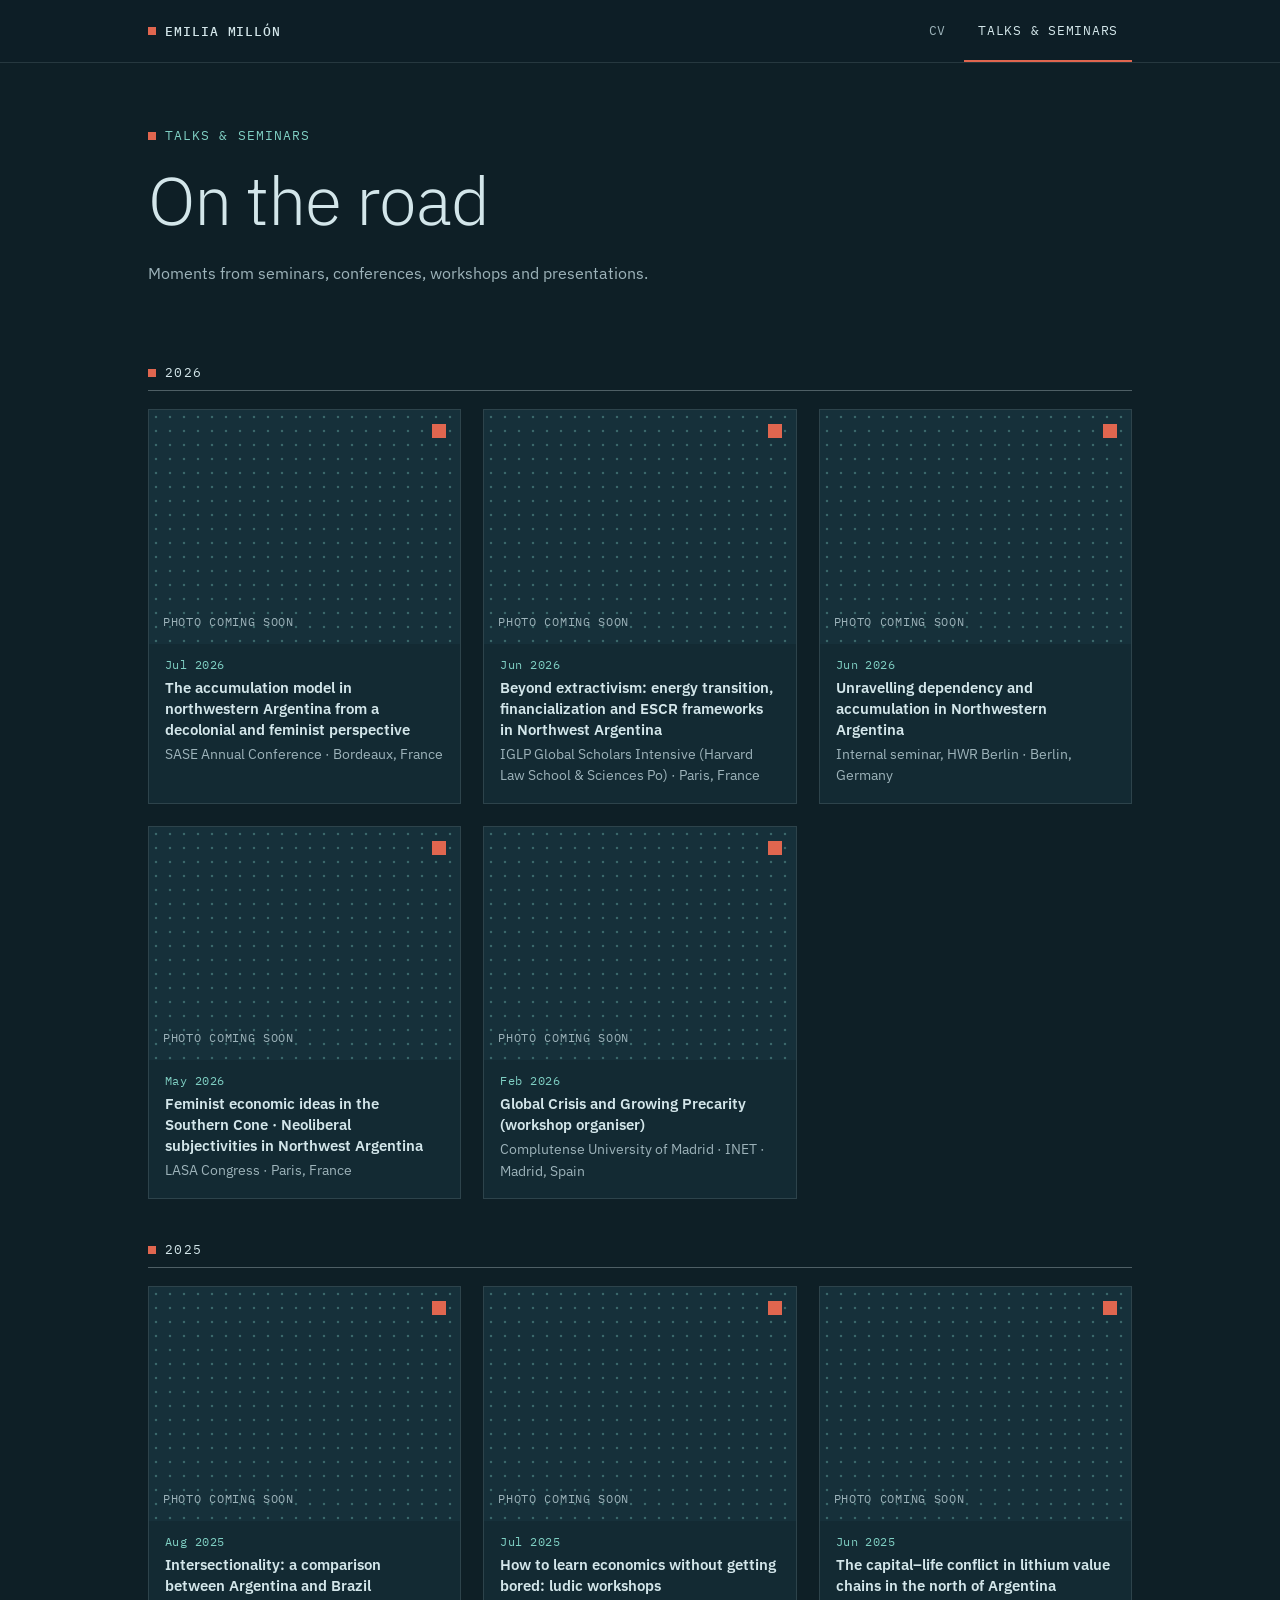
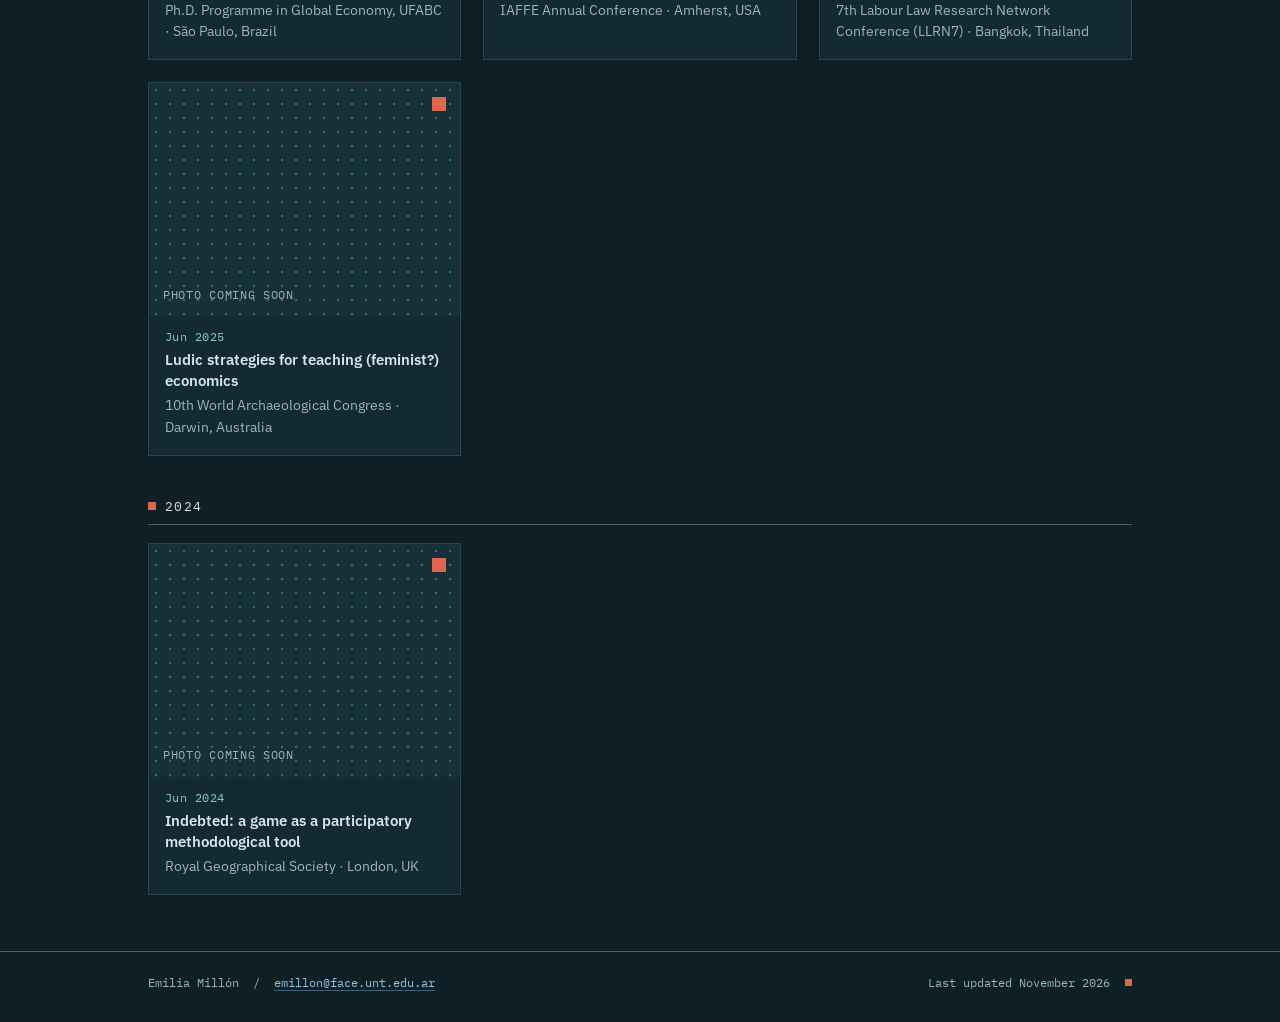
==== talks.html @ ac437ae3 "commit" ====
<!doctype html>
<html lang="en">
<head>
<meta charset="utf-8">
<meta name="viewport" content="width=device-width, initial-scale=1">
<title>Talks & seminars · Emilia Millón</title>
<meta name="description" content="Photos from seminars, conferences and presentations by Emilia Millón.">
<meta property="og:title" content="Talks & seminars · Emilia Millón">
<meta property="og:description" content="Photos from seminars, conferences and presentations by Emilia Millón.">
<meta name="theme-color" content="#0E1F26">
<link rel="icon" href="data:image/svg+xml,%3Csvg xmlns='http://www.w3.org/2000/svg' viewBox='0 0 16 16'%3E%3Crect width='16' height='16' fill='%230E1F26'/%3E%3Crect x='9' y='0' width='7' height='7' fill='%23E0664F'/%3E%3C/svg%3E">
<link rel="preconnect" href="https://fonts.googleapis.com">
<link rel="preconnect" href="https://fonts.gstatic.com" crossorigin>
<link href="https://fonts.googleapis.com/css2?family=IBM+Plex+Mono:wght@400;500&family=IBM+Plex+Sans:ital,wght@0,300;0,400;0,600;1,400&display=swap" rel="stylesheet">
<link rel="stylesheet" href="assets/style.css">
</head>
<body><header class="top"><div class="wrap">
  <a class="brand" href="index.html"><span class="sq" aria-hidden="true"></span>Emilia Millón</a>
  <nav class="tabs" aria-label="Pages"><a href="index.html">CV</a><a href="talks.html" aria-current="page">Talks &amp; seminars</a></nav>
</div></header>
<main>
<section class="page-head"><div class="wrap">
  <p class="kicker"><span class="sq" aria-hidden="true"></span>Talks &amp; seminars</p>
  <h1>On the road</h1>
  <p class="intro">Moments from seminars, conferences, workshops and presentations.</p>
</div></section>
<div class="wrap" id="gallery"><noscript>Enable JavaScript to see the gallery.</noscript></div>
</main>
<div class="lb" id="lb" hidden role="dialog" aria-modal="true" aria-label="Photo viewer">
  <button class="x" type="button" aria-label="Close">✕</button>
  <button class="prev" type="button" aria-label="Previous">←</button>
  <figure><img alt=""><figcaption></figcaption></figure>
  <button class="next" type="button" aria-label="Next">→</button>
</div>
<footer class="foot"><div class="wrap">
  <span>Emilia Millón &nbsp;/&nbsp; <a href="mailto:emillon@face.unt.edu.ar">emillon@face.unt.edu.ar</a></span>
  <span>Last updated November 2026 <span class="sq" aria-hidden="true"></span></span>
</div></footer>
<script src="assets/gallery/gallery-data.js"></script>
<script>
(function(){
  var data=(window.GALLERY||[]).slice().sort(function(a,b){return (b.date||'').localeCompare(a.date||'');});
  var root=document.getElementById('gallery'), byYear={}, years=[], withImg=[];
  function e(s){var d=document.createElement('div');d.textContent=s||'';return d.innerHTML;}
  function nice(d){if(!d)return'';var p=d.split('-');var m=['Jan','Feb','Mar','Apr','May','Jun','Jul','Aug','Sep','Oct','Nov','Dec'];return (p[1]?m[+p[1]-1]+' ':'')+p[0];}
  data.forEach(function(x){var y=(x.date||'').slice(0,4)||'—';if(!byYear[y]){byYear[y]=[];years.push(y);}byYear[y].push(x);});
  var html='';
  years.forEach(function(y){
    html+='<h2 class="year"><span class="sq" aria-hidden="true"></span>'+e(y)+'</h2><div class="grid">';
    byYear[y].forEach(function(x){
      var cap='<figcaption><span class="when">'+e(nice(x.date))+'</span><span class="what">'+e(x.title)+'</span><span class="where">'+e(x.event)+(x.place?' · '+e(x.place):'')+'</span></figcaption>';
      if(x.src){var i=withImg.length;withImg.push(x);
        html+='<figure class="card"><button type="button" data-i="'+i+'" aria-label="Open photo: '+e(x.title)+'"><img class="thumb" loading="lazy" src="assets/gallery/'+encodeURI(x.src)+'" alt="'+e(x.alt||x.title)+'"></button>'+cap+'</figure>';}
      else html+='<figure class="card"><div class="ph">Photo coming soon</div>'+cap+'</figure>';
    });
    html+='</div>';
  });
  root.innerHTML=html||'<p>No photos yet.</p>';
  var lb=document.getElementById('lb'),img=lb.querySelector('img'),fc=lb.querySelector('figcaption'),cur=0,last=null;
  function show(i){cur=(i+withImg.length)%withImg.length;var x=withImg[cur];img.src='assets/gallery/'+encodeURI(x.src);img.alt=x.alt||x.title;fc.textContent=nice(x.date)+' · '+x.title+' — '+x.event+(x.place?', '+x.place:'');}
  function open(i){last=document.activeElement;show(i);lb.hidden=false;lb.querySelector('.x').focus();}
  function close(){lb.hidden=true;if(last)last.focus();}
  root.addEventListener('click',function(ev){var b=ev.target.closest('button[data-i]');if(b)open(+b.dataset.i);});
  lb.querySelector('.x').onclick=close;lb.querySelector('.prev').onclick=function(){show(cur-1);};lb.querySelector('.next').onclick=function(){show(cur+1);};
  lb.addEventListener('click',function(ev){if(ev.target===lb)close();});
  document.addEventListener('keydown',function(ev){if(lb.hidden)return;if(ev.key==='Escape')close();if(ev.key==='ArrowLeft')show(cur-1);if(ev.key==='ArrowRight')show(cur+1);});
})();
</script>
</body></html>
---- assets/style.css ----
:root{
  --bg:#0E1F26; --surface:#132A33; --raise:#16303A;
  --line:rgba(211,230,234,.13); --line-strong:rgba(211,230,234,.32);
  --text:#E4EDEF; --muted:#9DB3BA; --head:#D3E6EA;
  --main:#1F4E66; --sec:#3A7CA5; --link:#8EC4E2; --mint:#7FCFC3; --accent:#E0664F;
  --sans:"IBM Plex Sans",system-ui,sans-serif; --mono:"IBM Plex Mono",ui-monospace,monospace;
  color-scheme:dark;
}
*{box-sizing:border-box}
html{scroll-behavior:smooth;scroll-padding-top:76px;background:var(--bg)}
body{margin:0;background:var(--bg);color:var(--text);font:400 16px/1.6 var(--sans);-webkit-font-smoothing:antialiased}
a{color:var(--link);text-decoration-color:rgba(142,196,226,.4);text-underline-offset:3px}
a:hover{color:var(--accent);text-decoration-color:var(--accent)}
a:focus-visible,button:focus-visible{outline:2px solid var(--accent);outline-offset:3px}
.sq{display:inline-block;width:.62em;height:.62em;background:var(--accent);margin-right:.7em;vertical-align:.04em;flex:none}
.wrap{max-width:1080px;margin:0 auto;padding:0 48px}

/* top bar + tabs */
.top{position:sticky;top:0;z-index:5;background:rgba(14,31,38,.92);backdrop-filter:blur(8px);border-bottom:1px solid var(--line)}
.top .wrap{display:flex;align-items:center;gap:28px;height:62px}
.brand{font:500 13px/1 var(--mono);letter-spacing:.07em;text-transform:uppercase;color:var(--head);text-decoration:none;white-space:nowrap}
.tabs{display:flex;gap:4px;margin-left:auto;height:100%}
.tabs a{display:flex;align-items:center;padding:0 14px;font:400 12.5px/1 var(--mono);letter-spacing:.06em;text-transform:uppercase;color:var(--muted);text-decoration:none;border-bottom:2px solid transparent}
.tabs a:hover{color:var(--head)}
.tabs a[aria-current="page"]{color:var(--head);border-bottom-color:var(--accent)}

/* hero */
.hero{border-bottom:1px solid var(--line-strong);background:
  radial-gradient(1200px 500px at 85% -10%,rgba(58,124,165,.22),transparent 60%),var(--bg)}
.hero .wrap{display:grid;grid-template-columns:1.5fr 1fr;gap:48px;align-items:center;padding-top:84px;padding-bottom:72px}
.kicker{font:400 12.5px/1.4 var(--mono);letter-spacing:.09em;text-transform:uppercase;color:var(--mint);margin:0 0 20px}
h1{font:300 clamp(40px,6vw,68px)/1.03 var(--sans);color:var(--head);margin:0 0 26px;letter-spacing:-.015em}
.bio{font-size:18px;line-height:1.62;max-width:34em;margin:0 0 14px;color:var(--text)}
.aff{font:400 12.5px/1.65 var(--mono);color:var(--muted);margin:0 0 28px}
.actions{display:flex;flex-wrap:wrap;align-items:center;gap:14px 22px;margin-bottom:26px}
.btn{display:inline-flex;gap:10px;align-items:center;font:500 13px/1 var(--mono);letter-spacing:.05em;text-transform:uppercase;background:var(--accent);color:#fff;text-decoration:none;padding:14px 18px}
.btn:hover{background:#f07a64;color:#fff}
.alt{font:400 12.5px/1 var(--mono)}
.links{list-style:none;display:flex;flex-wrap:wrap;gap:10px 24px;margin:0;padding:0}
.links li::before{content:"";display:inline-block;width:6px;height:6px;background:var(--accent);margin-right:8px;vertical-align:2px}
.links a{font:400 13px/1.4 var(--mono)}
.art{width:100%;max-width:340px;justify-self:end}
.art svg{display:block;width:100%;height:auto}

/* sections */
.sec{padding-top:52px;padding-bottom:6px}
.sec h2{display:flex;align-items:center;font:400 13px/1.3 var(--mono);letter-spacing:.1em;text-transform:uppercase;color:var(--head);margin:0 0 20px;padding-bottom:11px;border-bottom:1px solid var(--line-strong)}
.sec h2 .num{color:var(--mint);margin-right:.9em}
.sec h3{font:italic 400 15px/1.4 var(--sans);color:var(--link);margin:24px 0 8px}
.lead{font-size:17.5px;line-height:1.72;max-width:46em;margin:0 0 18px}
.lead strong{color:var(--head);font-weight:600;background:linear-gradient(transparent 62%,rgba(224,102,79,.28) 0)}
.ref{margin:0 0 11px;padding-left:1.6em;text-indent:-1.6em;font-size:15px;line-height:1.56;color:var(--text)}
.ref em{color:var(--head)}
.rows{margin:0}
.row{display:grid;grid-template-columns:150px 1fr;gap:24px;padding:10px 0}
.row+.row{border-top:1px dashed var(--line)}
.row dt{font:400 12.5px/1.75 var(--mono);color:var(--mint);white-space:nowrap}
.row dd{margin:0;font-size:15px;line-height:1.58}
.row dd p{margin:0}
.row dd p+p{margin-top:4px;color:var(--muted);font-size:14px}
.row strong{color:var(--head);font-weight:600}

.foot{margin-top:56px;border-top:1px solid var(--line-strong)}
.foot .wrap{display:flex;justify-content:space-between;gap:16px;flex-wrap:wrap;padding-top:22px;padding-bottom:30px;font:400 12px/1.5 var(--mono);color:var(--muted)}
.foot .sq{margin:0 0 0 .6em}

/* gallery page */
.page-head .wrap{padding-top:64px;padding-bottom:36px}
.page-head p.intro{max-width:40em;color:var(--muted);margin:0}
.year{display:flex;align-items:center;font:400 13px/1 var(--mono);letter-spacing:.1em;color:var(--head);margin:44px 0 18px;padding-bottom:11px;border-bottom:1px solid var(--line-strong)}
.grid{display:grid;grid-template-columns:repeat(auto-fill,minmax(250px,1fr));gap:22px}
.card{margin:0;background:var(--surface);border:1px solid var(--line);display:flex;flex-direction:column}
.card button{all:unset;cursor:pointer;display:block}
.card button:focus-visible{outline:2px solid var(--accent);outline-offset:2px}
.thumb{aspect-ratio:4/3;width:100%;object-fit:cover;display:block;background:var(--raise)}
.ph{aspect-ratio:4/3;display:flex;align-items:flex-end;padding:14px;background:
  radial-gradient(circle,rgba(127,207,195,.35) 1.4px,transparent 1.6px) 0 0/14px 14px,var(--raise);
  font:400 11.5px/1.3 var(--mono);letter-spacing:.06em;text-transform:uppercase;color:var(--muted);position:relative}
.ph::after{content:"";position:absolute;top:14px;right:14px;width:14px;height:14px;background:var(--accent)}
.card figcaption{padding:14px 16px 16px;display:flex;flex-direction:column;gap:4px}
.card .when{font:400 11.5px/1.3 var(--mono);color:var(--mint);letter-spacing:.04em}
.card .what{font-size:15px;line-height:1.4;color:var(--head);font-weight:600}
.card .where{font-size:13.5px;color:var(--muted)}
.lb{position:fixed;inset:0;z-index:20;background:rgba(6,14,18,.92);display:grid;place-items:center;padding:24px}
.lb[hidden]{display:none}
.lb figure{margin:0;max-width:min(1100px,100%);}
.lb img{max-width:100%;max-height:78vh;display:block;margin:0 auto}
.lb figcaption{font:400 13px/1.5 var(--mono);color:var(--text);margin-top:12px;text-align:center}
.lb button{position:absolute;background:none;border:1px solid var(--line-strong);color:var(--head);font:500 13px/1 var(--mono);padding:10px 13px;cursor:pointer}
.lb .x{top:18px;right:18px}.lb .prev{left:18px;top:50%}.lb .next{right:18px;top:50%}

@media (max-width:820px){
  .wrap{padding:0 16px}
  .top .wrap{gap:12px;height:56px}
  .tabs a{padding:0 9px;font-size:11.5px}
  .hero .wrap{grid-template-columns:1fr;gap:28px;padding-top:44px;padding-bottom:44px}
  .art{order:-1;max-width:150px;justify-self:start}
  .row{grid-template-columns:1fr;gap:2px}
  .row dt{white-space:normal}
  .brand .full{display:none}
}
@media print{.top,.actions{display:none} :root{--bg:#fff;--text:#16303A;--head:#1F4E66;--muted:#4d6670}}
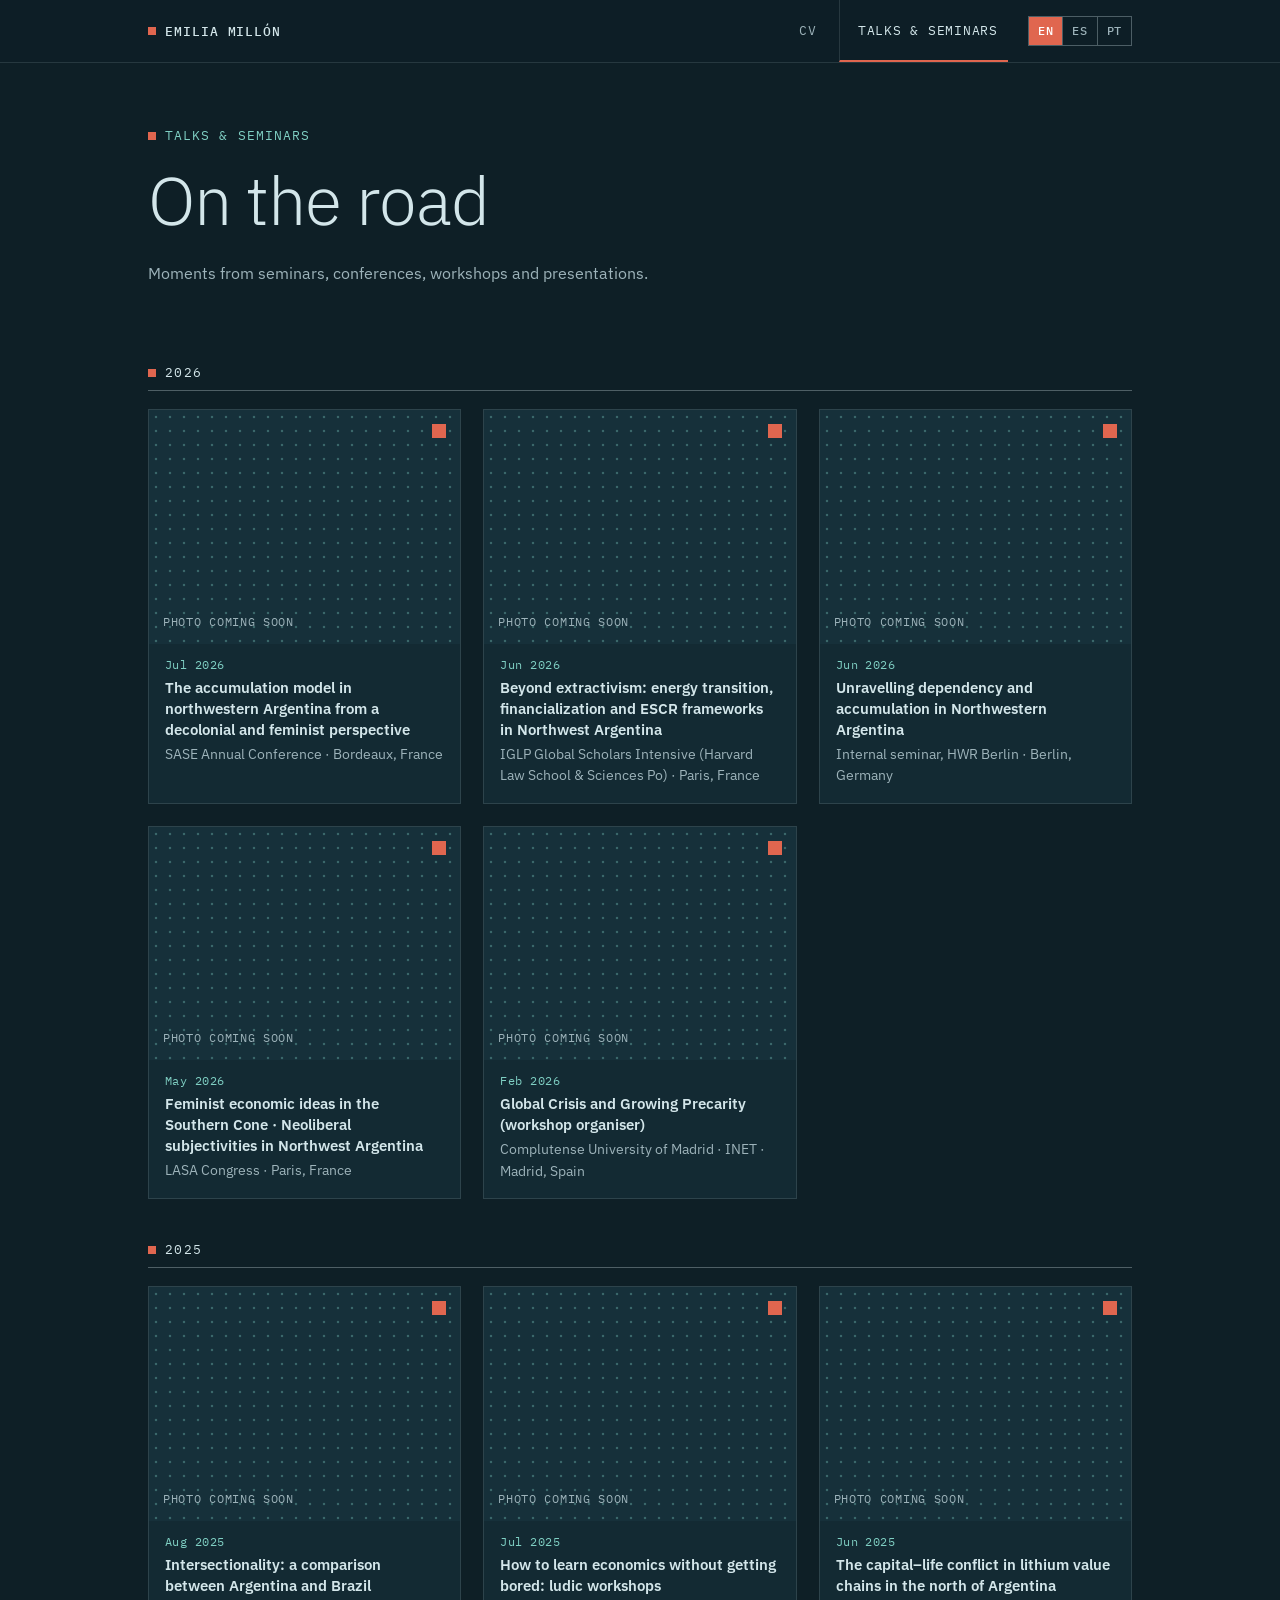
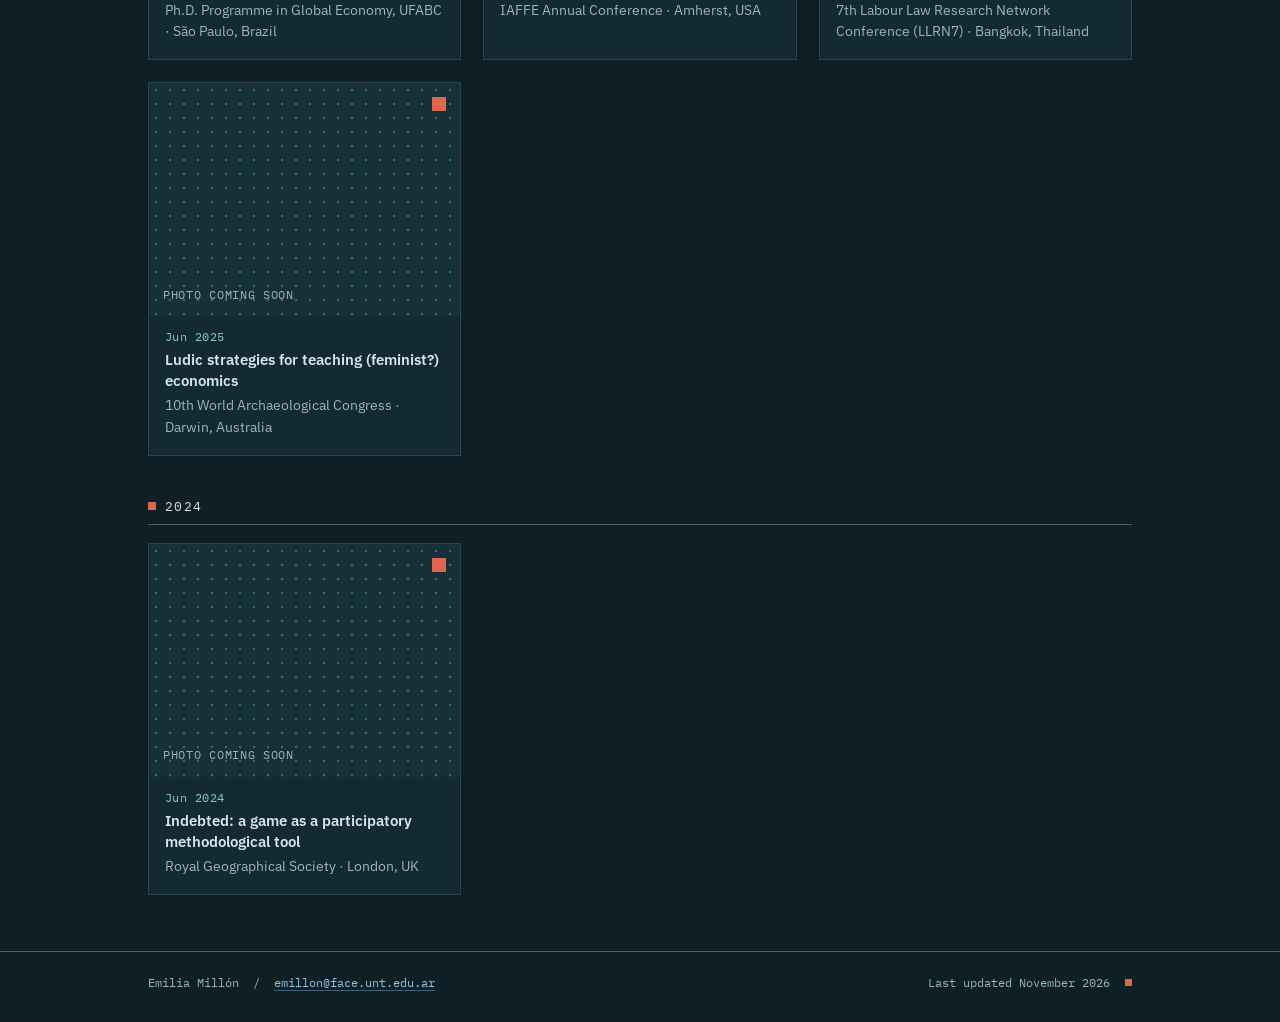
==== commit 1f6c56b9: "commit" ====
--- a/talks.html
+++ b/talks.html
@@ -16,13 +16,22 @@
 </head>
 <body><header class="top"><div class="wrap">
   <a class="brand" href="index.html"><span class="sq" aria-hidden="true"></span>Emilia Millón</a>
-  <nav class="tabs" aria-label="Pages"><a href="index.html">CV</a><a href="talks.html" aria-current="page">Talks &amp; seminars</a></nav>
+  <nav class="tabs" data-lang="en" aria-label="Sections"><a href="index.html" class="anc">CV</a><a href="talks.html" class="tab" aria-current="page">Talks &amp; seminars</a></nav><nav class="tabs" data-lang="es" aria-label="Secciones" hidden><a href="index.html" class="anc">CV</a><a href="talks.html" class="tab" aria-current="page">Charlas y seminarios</a></nav><nav class="tabs" data-lang="pt" aria-label="Seções" hidden><a href="index.html" class="anc">CV</a><a href="talks.html" class="tab" aria-current="page">Palestras e seminários</a></nav>
+  <div class="lsw" role="group" aria-label="Language"><button type="button" data-set="en">EN</button><button type="button" data-set="es">ES</button><button type="button" data-set="pt">PT</button></div>
 </div></header>
 <main>
-<section class="page-head"><div class="wrap">
+<section class="page-head"><div class="wrap" data-lang="en">
   <p class="kicker"><span class="sq" aria-hidden="true"></span>Talks &amp; seminars</p>
   <h1>On the road</h1>
   <p class="intro">Moments from seminars, conferences, workshops and presentations.</p>
+</div><div class="wrap" data-lang="es" hidden>
+  <p class="kicker"><span class="sq" aria-hidden="true"></span>Charlas y seminarios</p>
+  <h1>En movimiento</h1>
+  <p class="intro">Momentos de seminarios, congresos, talleres y presentaciones.</p>
+</div><div class="wrap" data-lang="pt" hidden>
+  <p class="kicker"><span class="sq" aria-hidden="true"></span>Palestras e seminários</p>
+  <h1>Em movimento</h1>
+  <p class="intro">Momentos de seminários, congressos, oficinas e apresentações.</p>
 </div></section>
 <div class="wrap" id="gallery"><noscript>Enable JavaScript to see the gallery.</noscript></div>
 </main>
@@ -32,30 +41,34 @@
   <figure><img alt=""><figcaption></figcaption></figure>
   <button class="next" type="button" aria-label="Next">→</button>
 </div>
-<footer class="foot"><div class="wrap">
-  <span>Emilia Millón &nbsp;/&nbsp; <a href="mailto:emillon@face.unt.edu.ar">emillon@face.unt.edu.ar</a></span>
-  <span>Last updated November 2026 <span class="sq" aria-hidden="true"></span></span>
-</div></footer>
+<footer class="foot"><div class="wrap"><span>Emilia Millón &nbsp;/&nbsp; <a href="mailto:emillon@face.unt.edu.ar">emillon@face.unt.edu.ar</a></span><span data-lang="en">Last updated November 2026 <span class="sq" aria-hidden="true"></span></span><span data-lang="es" hidden>Actualizado en noviembre de 2026 <span class="sq" aria-hidden="true"></span></span><span data-lang="pt" hidden>Atualizado em novembro de 2026 <span class="sq" aria-hidden="true"></span></span></div></footer>
 <script src="assets/gallery/gallery-data.js"></script>
 <script>
 (function(){
+  var SOON={"en": "Photo coming soon", "es": "Foto próximamente", "pt": "Foto em breve"};
+  var MONTHS={en:['Jan','Feb','Mar','Apr','May','Jun','Jul','Aug','Sep','Oct','Nov','Dec'],es:['Ene','Feb','Mar','Abr','May','Jun','Jul','Ago','Sep','Oct','Nov','Dic'],pt:['Jan','Fev','Mar','Abr','Mai','Jun','Jul','Ago','Set','Out','Nov','Dez']};
   var data=(window.GALLERY||[]).slice().sort(function(a,b){return (b.date||'').localeCompare(a.date||'');});
-  var root=document.getElementById('gallery'), byYear={}, years=[], withImg=[];
+  var root=document.getElementById('gallery'),withImg=[],lang='en';
   function e(s){var d=document.createElement('div');d.textContent=s||'';return d.innerHTML;}
-  function nice(d){if(!d)return'';var p=d.split('-');var m=['Jan','Feb','Mar','Apr','May','Jun','Jul','Aug','Sep','Oct','Nov','Dec'];return (p[1]?m[+p[1]-1]+' ':'')+p[0];}
-  data.forEach(function(x){var y=(x.date||'').slice(0,4)||'—';if(!byYear[y]){byYear[y]=[];years.push(y);}byYear[y].push(x);});
-  var html='';
-  years.forEach(function(y){
-    html+='<h2 class="year"><span class="sq" aria-hidden="true"></span>'+e(y)+'</h2><div class="grid">';
-    byYear[y].forEach(function(x){
-      var cap='<figcaption><span class="when">'+e(nice(x.date))+'</span><span class="what">'+e(x.title)+'</span><span class="where">'+e(x.event)+(x.place?' · '+e(x.place):'')+'</span></figcaption>';
-      if(x.src){var i=withImg.length;withImg.push(x);
-        html+='<figure class="card"><button type="button" data-i="'+i+'" aria-label="Open photo: '+e(x.title)+'"><img class="thumb" loading="lazy" src="assets/gallery/'+encodeURI(x.src)+'" alt="'+e(x.alt||x.title)+'"></button>'+cap+'</figure>';}
-      else html+='<figure class="card"><div class="ph">Photo coming soon</div>'+cap+'</figure>';
+  function nice(d){if(!d)return'';var p=d.split('-');return (p[1]?MONTHS[lang][+p[1]-1]+' ':'')+p[0];}
+  function render(){
+    var byYear={},years=[];withImg=[];
+    data.forEach(function(x){var y=(x.date||'').slice(0,4)||'—';if(!byYear[y]){byYear[y]=[];years.push(y);}byYear[y].push(x);});
+    var h='';
+    years.forEach(function(y){
+      h+='<h2 class="year"><span class="sq" aria-hidden="true"></span>'+e(y)+'</h2><div class="grid">';
+      byYear[y].forEach(function(x){
+        var cap='<figcaption><span class="when">'+e(nice(x.date))+'</span><span class="what">'+e(x.title)+'</span><span class="where">'+e(x.event)+(x.place?' · '+e(x.place):'')+'</span></figcaption>';
+        if(x.src){var i=withImg.length;withImg.push(x);
+          h+='<figure class="card"><button type="button" data-i="'+i+'" aria-label="'+e(x.title)+'"><img class="thumb" loading="lazy" src="assets/gallery/'+encodeURI(x.src)+'" alt="'+e(x.alt||x.title)+'"></button>'+cap+'</figure>';}
+        else h+='<figure class="card"><div class="ph">'+e(SOON[lang])+'</div>'+cap+'</figure>';
+      });
+      h+='</div>';
     });
-    html+='</div>';
-  });
-  root.innerHTML=html||'<p>No photos yet.</p>';
+    root.innerHTML=h;
+  }
+  window.onLang=function(l){lang=l;render();};
+  lang=window.CVLANG||'en'; render();
   var lb=document.getElementById('lb'),img=lb.querySelector('img'),fc=lb.querySelector('figcaption'),cur=0,last=null;
   function show(i){cur=(i+withImg.length)%withImg.length;var x=withImg[cur];img.src='assets/gallery/'+encodeURI(x.src);img.alt=x.alt||x.title;fc.textContent=nice(x.date)+' · '+x.title+' — '+x.event+(x.place?', '+x.place:'');}
   function open(i){last=document.activeElement;show(i);lb.hidden=false;lb.querySelector('.x').focus();}
@@ -66,4 +79,21 @@
   document.addEventListener('keydown',function(ev){if(lb.hidden)return;if(ev.key==='Escape')close();if(ev.key==='ArrowLeft')show(cur-1);if(ev.key==='ArrowRight')show(cur+1);});
 })();
 </script>
-</body></html>+<script>
+(function(){
+  var TT={"en": "Talks & seminars · Emilia Millón", "es": "Charlas y seminarios · Emilia Millón", "pt": "Palestras e seminários · Emilia Millón"};
+  function set(l){
+    document.querySelectorAll('[data-lang]').forEach(function(b){b.hidden=b.getAttribute('data-lang')!==l;});
+    document.querySelectorAll('.lsw button').forEach(function(b){b.setAttribute('aria-pressed',b.dataset.set===l);});
+    document.documentElement.lang=l; document.title=TT[l];
+    try{localStorage.setItem('cv-lang',l);}catch(e){}
+    if(window.onLang) window.onLang(l);
+  }
+  var q=new URLSearchParams(location.search).get('lang'),s=null;
+  try{s=localStorage.getItem('cv-lang');}catch(e){}
+  var l=q||s||'en'; if(['en','es','pt'].indexOf(l)<0) l='en';
+  window.CVLANG=l;
+  document.querySelectorAll('.lsw button').forEach(function(b){b.addEventListener('click',function(){window.CVLANG=b.dataset.set;set(b.dataset.set);});});
+  set(l);
+})();
+</script></body></html>
--- a/assets/style.css
+++ b/assets/style.css
@@ -7,6 +7,7 @@
   color-scheme:dark;
 }
 *{box-sizing:border-box}
+[hidden]{display:none!important}
 html{scroll-behavior:smooth;scroll-padding-top:76px;background:var(--bg)}
 body{margin:0;background:var(--bg);color:var(--text);font:400 16px/1.6 var(--sans);-webkit-font-smoothing:antialiased}
 a{color:var(--link);text-decoration-color:rgba(142,196,226,.4);text-underline-offset:3px}
@@ -17,12 +18,18 @@
 
 /* top bar + tabs */
 .top{position:sticky;top:0;z-index:5;background:rgba(14,31,38,.92);backdrop-filter:blur(8px);border-bottom:1px solid var(--line)}
-.top .wrap{display:flex;align-items:center;gap:28px;height:62px}
+.top .wrap{display:flex;align-items:center;gap:20px;height:62px}
 .brand{font:500 13px/1 var(--mono);letter-spacing:.07em;text-transform:uppercase;color:var(--head);text-decoration:none;white-space:nowrap}
-.tabs{display:flex;gap:4px;margin-left:auto;height:100%}
-.tabs a{display:flex;align-items:center;padding:0 14px;font:400 12.5px/1 var(--mono);letter-spacing:.06em;text-transform:uppercase;color:var(--muted);text-decoration:none;border-bottom:2px solid transparent}
+.tabs{display:flex;gap:2px;margin-left:auto;height:100%}
+.tabs a{display:flex;align-items:center;padding:0 10px;font:400 12.5px/1 var(--mono);letter-spacing:.06em;text-transform:uppercase;color:var(--muted);text-decoration:none;border-bottom:2px solid transparent}
 .tabs a:hover{color:var(--head)}
 .tabs a[aria-current="page"]{color:var(--head);border-bottom-color:var(--accent)}
+.tabs .tab{color:var(--head);margin-left:10px;border-left:1px solid var(--line);padding-left:18px}
+.lsw{display:flex;border:1px solid var(--line-strong);flex:none}
+.lsw button{background:none;border:0;color:var(--muted);font:500 11.5px/1 var(--mono);letter-spacing:.06em;padding:8px 9px;cursor:pointer}
+.lsw button+button{border-left:1px solid var(--line-strong)}
+.lsw button[aria-pressed="true"]{background:var(--accent);color:#fff}
+.lsw button:hover{color:var(--head)}
 
 /* hero */
 .hero{border-bottom:1px solid var(--line-strong);background:
@@ -30,7 +37,8 @@
 .hero .wrap{display:grid;grid-template-columns:1.5fr 1fr;gap:48px;align-items:center;padding-top:84px;padding-bottom:72px}
 .kicker{font:400 12.5px/1.4 var(--mono);letter-spacing:.09em;text-transform:uppercase;color:var(--mint);margin:0 0 20px}
 h1{font:300 clamp(40px,6vw,68px)/1.03 var(--sans);color:var(--head);margin:0 0 26px;letter-spacing:-.015em}
-.bio{font-size:18px;line-height:1.62;max-width:34em;margin:0 0 14px;color:var(--text)}
+.bio{font-size:18px;line-height:1.62;max-width:34em;margin:0 0 12px;color:var(--text)}
+.bio+.aff{margin-top:16px}
 .aff{font:400 12.5px/1.65 var(--mono);color:var(--muted);margin:0 0 28px}
 .actions{display:flex;flex-wrap:wrap;align-items:center;gap:14px 22px;margin-bottom:26px}
 .btn{display:inline-flex;gap:10px;align-items:center;font:500 13px/1 var(--mono);letter-spacing:.05em;text-transform:uppercase;background:var(--accent);color:#fff;text-decoration:none;padding:14px 18px}
@@ -92,7 +100,13 @@
 @media (max-width:820px){
   .wrap{padding:0 16px}
   .top .wrap{gap:12px;height:56px}
-  .tabs a{padding:0 9px;font-size:11.5px}
+  .tabs a{padding:0 8px;font-size:11px}
+  .tabs .anc{display:none}
+  .tabs a{white-space:nowrap;letter-spacing:.02em}
+  .brand{font-size:12px;letter-spacing:.03em}
+  .top .wrap{gap:10px}
+  .tabs .tab{margin-left:0;border-left:0;padding-left:8px}
+  .lsw button{padding:7px 7px}
   .hero .wrap{grid-template-columns:1fr;gap:28px;padding-top:44px;padding-bottom:44px}
   .art{order:-1;max-width:150px;justify-self:start}
   .row{grid-template-columns:1fr;gap:2px}
